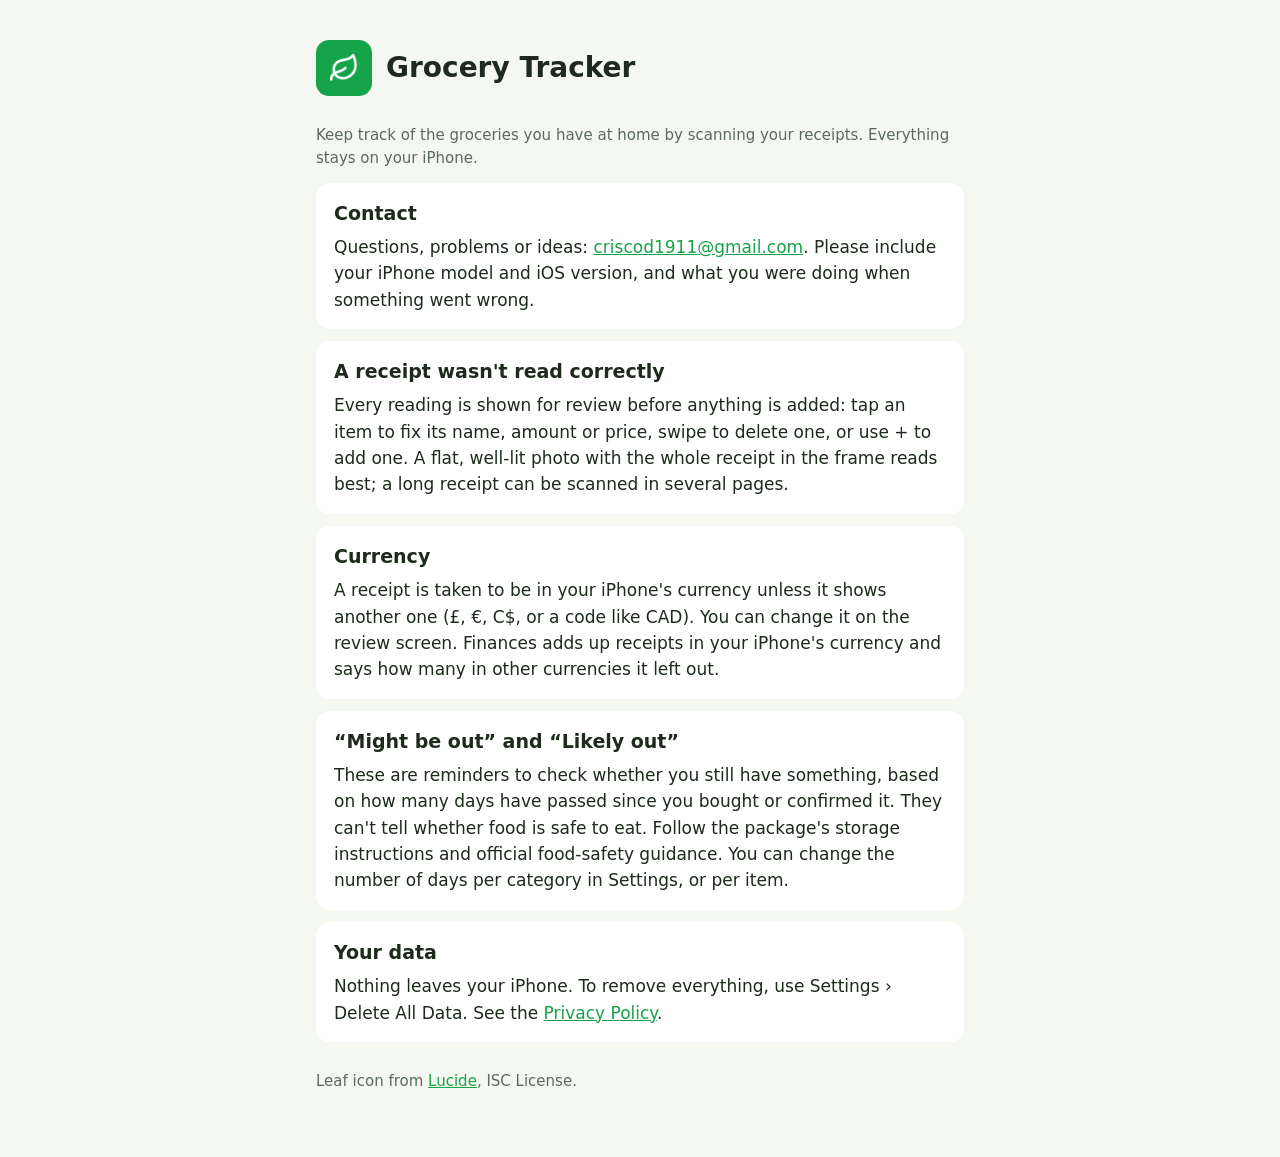
==== index.html @ 8bcf2699 "Grocery Tracker support and privacy pages" ====
<!doctype html>
<html lang="en">
<head>
<meta charset="utf-8">
<meta name="viewport" content="width=device-width, initial-scale=1">
<title>Grocery Tracker · Help &amp; Support</title>
<link rel="stylesheet" href="style.css">
</head>
<body>
<main>
<header><img src="icon.png" alt=""><h1>Grocery Tracker</h1></header>
<p class="muted">Keep track of the groceries you have at home by scanning your receipts. Everything stays on your iPhone.</p>

<section><h2>Contact</h2>
<p>Questions, problems or ideas: <a href="mailto:criscod1911@gmail.com">criscod1911@gmail.com</a>. Please include your iPhone model and iOS version, and what you were doing when something went wrong.</p></section>

<section><h2>A receipt wasn't read correctly</h2>
<p>Every reading is shown for review before anything is added: tap an item to fix its name, amount or price, swipe to delete one, or use + to add one. A flat, well-lit photo with the whole receipt in the frame reads best; a long receipt can be scanned in several pages.</p></section>

<section><h2>Currency</h2>
<p>A receipt is taken to be in your iPhone's currency unless it shows another one (£, €, C$, or a code like CAD). You can change it on the review screen. Finances adds up receipts in your iPhone's currency and says how many in other currencies it left out.</p></section>

<section><h2>“Might be out” and “Likely out”</h2>
<p>These are reminders to check whether you still have something, based on how many days have passed since you bought or confirmed it. They can't tell whether food is safe to eat. Follow the package's storage instructions and official food-safety guidance. You can change the number of days per category in Settings, or per item.</p></section>

<section><h2>Your data</h2>
<p>Nothing leaves your iPhone. To remove everything, use Settings › Delete All Data. See the <a href="privacy.html">Privacy Policy</a>.</p></section>

<nav class="muted">Leaf icon from <a href="https://lucide.dev">Lucide</a>, ISC License.</nav>
</main>
</body>
</html>
---- style.css ----
:root { --bg: #f4f8f1; --card: #ffffff; --text: #1d2a1c; --muted: #5b6b58; --leaf: #18a24a; color-scheme: light dark; }
@media (prefers-color-scheme: dark) { :root { --bg: #0f1d14; --card: #17291d; --text: #e8f1e6; --muted: #a2b59e; --leaf: #3cc46a; } }
* { box-sizing: border-box; }
body { margin: 0; background: var(--bg); color: var(--text); font: 17px/1.55 ui-rounded, -apple-system, "SF Pro Rounded", system-ui, sans-serif; }
main { max-width: 680px; margin: 0 auto; padding: 40px 16px 64px; }
header { display: flex; align-items: center; gap: 14px; margin-bottom: 28px; }
header img { width: 56px; height: 56px; border-radius: 13px; }
h1 { font-size: 28px; margin: 0; }
h2 { font-size: 19px; margin: 0 0 6px; }
section { background: var(--card); border-radius: 14px; padding: 16px 18px; margin: 12px 0; }
p { margin: 0; }
p + p { margin-top: 8px; }
.muted { color: var(--muted); font-size: 15px; }
a { color: var(--leaf); }
nav { margin-top: 28px; font-size: 15px; }
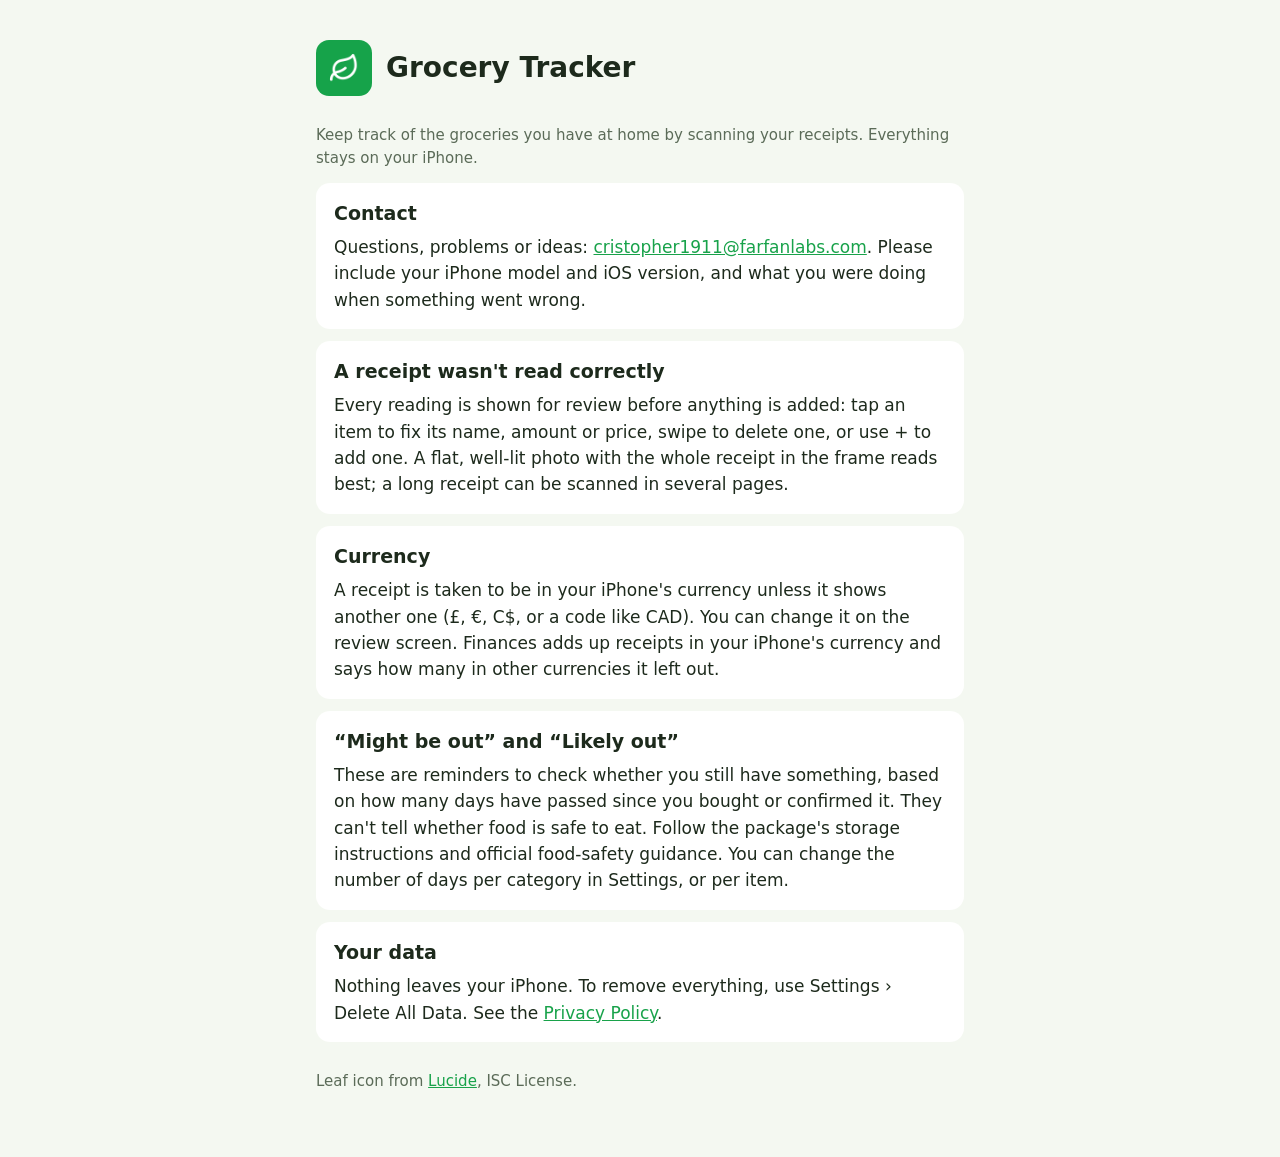
==== commit 5d7fb4f0: "Update support and privacy contact to Farfan Labs email" ====
--- a/index.html
+++ b/index.html
@@ -12,7 +12,7 @@
 <p class="muted">Keep track of the groceries you have at home by scanning your receipts. Everything stays on your iPhone.</p>
 
 <section><h2>Contact</h2>
-<p>Questions, problems or ideas: <a href="mailto:criscod1911@gmail.com">criscod1911@gmail.com</a>. Please include your iPhone model and iOS version, and what you were doing when something went wrong.</p></section>
+<p>Questions, problems or ideas: <a href="mailto:cristopher1911@farfanlabs.com">cristopher1911@farfanlabs.com</a>. Please include your iPhone model and iOS version, and what you were doing when something went wrong.</p></section>
 
 <section><h2>A receipt wasn't read correctly</h2>
 <p>Every reading is shown for review before anything is added: tap an item to fix its name, amount or price, swipe to delete one, or use + to add one. A flat, well-lit photo with the whole receipt in the frame reads best; a long receipt can be scanned in several pages.</p></section>
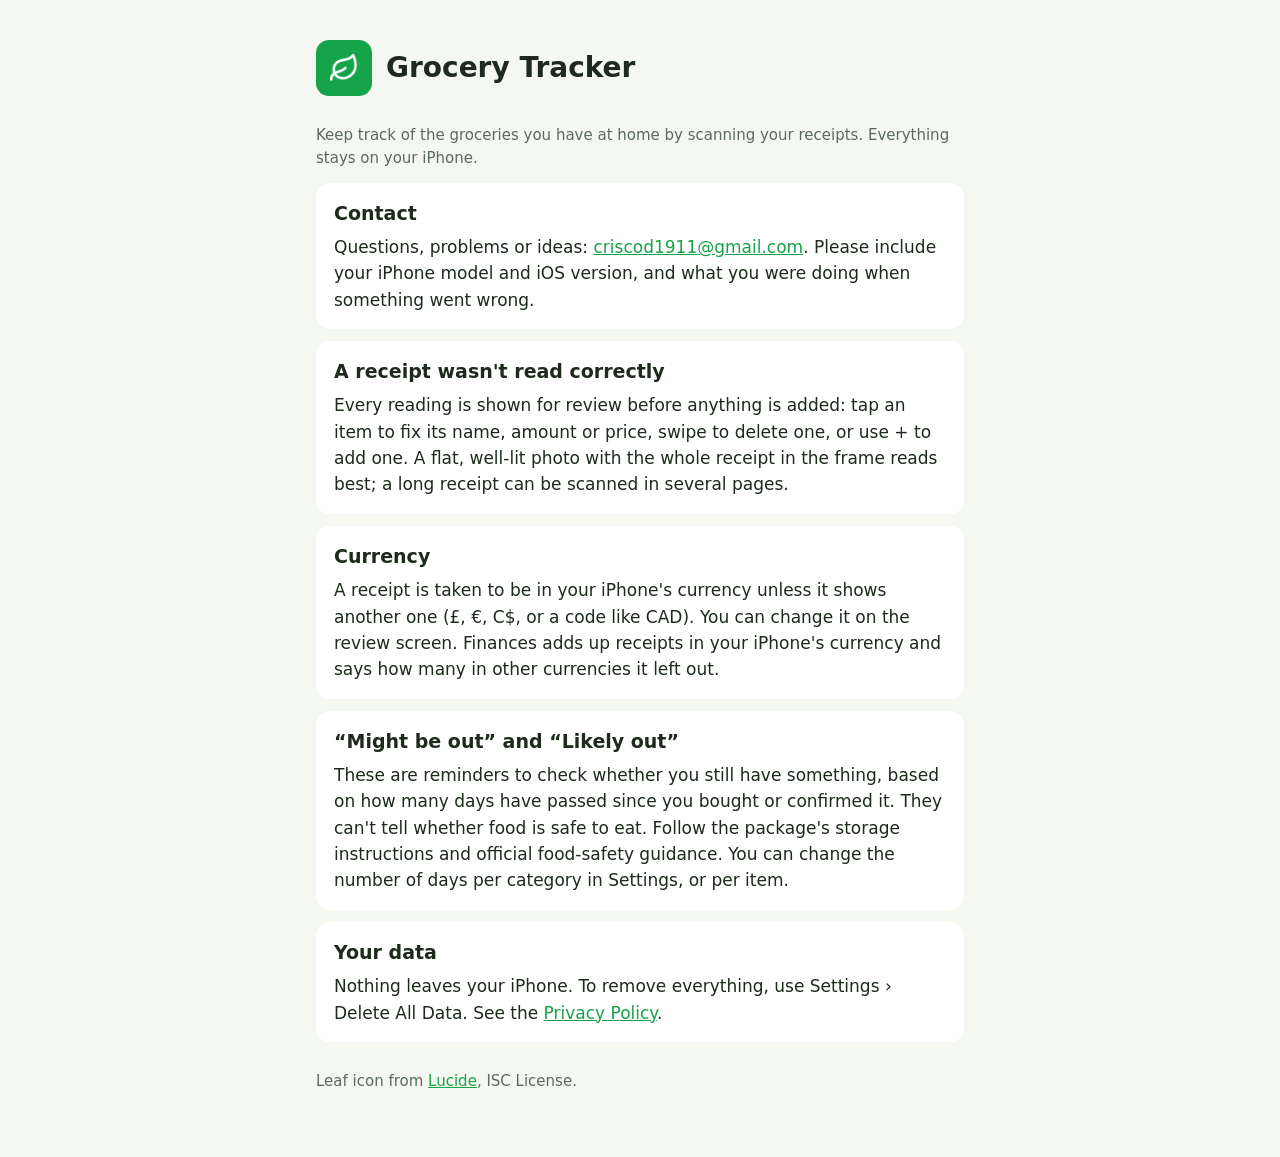
==== commit 74bf5e57: "The privacy policy matches the app's, effective November 22, 2026, with the app's contact address - " ====
--- a/index.html
+++ b/index.html
@@ -12,7 +12,7 @@
 <p class="muted">Keep track of the groceries you have at home by scanning your receipts. Everything stays on your iPhone.</p>
 
 <section><h2>Contact</h2>
-<p>Questions, problems or ideas: <a href="mailto:cristopher1911@farfanlabs.com">cristopher1911@farfanlabs.com</a>. Please include your iPhone model and iOS version, and what you were doing when something went wrong.</p></section>
+<p>Questions, problems or ideas: <a href="mailto:criscod1911@gmail.com">criscod1911@gmail.com</a>. Please include your iPhone model and iOS version, and what you were doing when something went wrong.</p></section>
 
 <section><h2>A receipt wasn't read correctly</h2>
 <p>Every reading is shown for review before anything is added: tap an item to fix its name, amount or price, swipe to delete one, or use + to add one. A flat, well-lit photo with the whole receipt in the frame reads best; a long receipt can be scanned in several pages.</p></section>
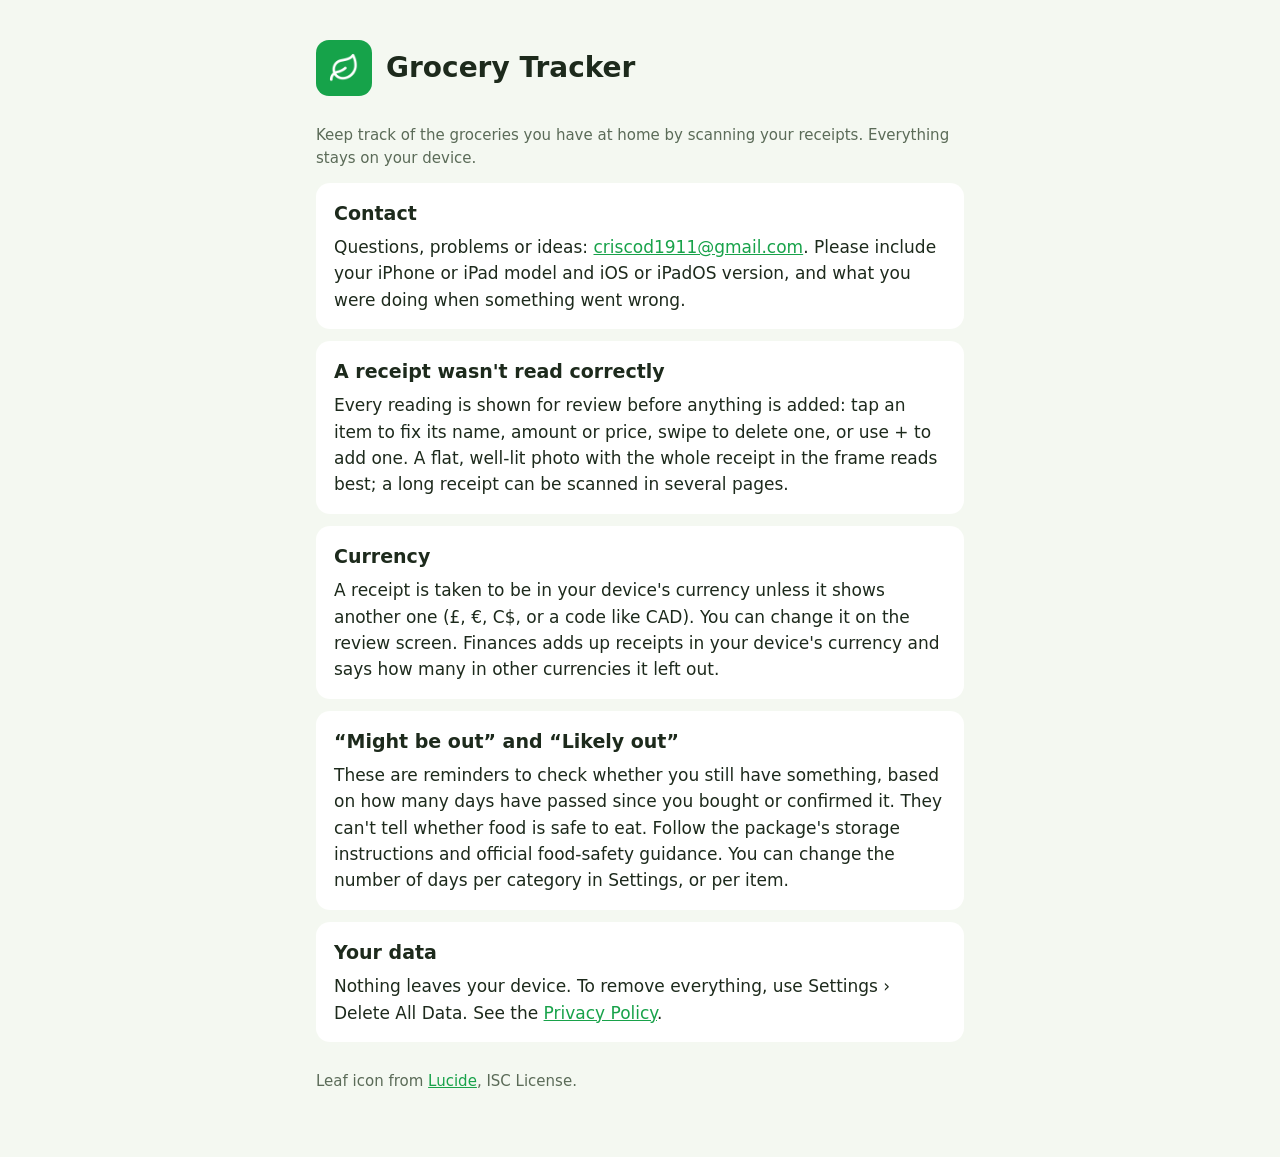
==== commit 3fb31995: "The website says the app is for iPhone and iPad" ====
--- a/index.html
+++ b/index.html
@@ -9,22 +9,22 @@
 <body>
 <main>
 <header><img src="icon.png" alt=""><h1>Grocery Tracker</h1></header>
-<p class="muted">Keep track of the groceries you have at home by scanning your receipts. Everything stays on your iPhone.</p>
+<p class="muted">Keep track of the groceries you have at home by scanning your receipts. Everything stays on your device.</p>
 
 <section><h2>Contact</h2>
-<p>Questions, problems or ideas: <a href="mailto:criscod1911@gmail.com">criscod1911@gmail.com</a>. Please include your iPhone model and iOS version, and what you were doing when something went wrong.</p></section>
+<p>Questions, problems or ideas: <a href="mailto:criscod1911@gmail.com">criscod1911@gmail.com</a>. Please include your iPhone or iPad model and iOS or iPadOS version, and what you were doing when something went wrong.</p></section>
 
 <section><h2>A receipt wasn't read correctly</h2>
 <p>Every reading is shown for review before anything is added: tap an item to fix its name, amount or price, swipe to delete one, or use + to add one. A flat, well-lit photo with the whole receipt in the frame reads best; a long receipt can be scanned in several pages.</p></section>
 
 <section><h2>Currency</h2>
-<p>A receipt is taken to be in your iPhone's currency unless it shows another one (£, €, C$, or a code like CAD). You can change it on the review screen. Finances adds up receipts in your iPhone's currency and says how many in other currencies it left out.</p></section>
+<p>A receipt is taken to be in your device's currency unless it shows another one (£, €, C$, or a code like CAD). You can change it on the review screen. Finances adds up receipts in your device's currency and says how many in other currencies it left out.</p></section>
 
 <section><h2>“Might be out” and “Likely out”</h2>
 <p>These are reminders to check whether you still have something, based on how many days have passed since you bought or confirmed it. They can't tell whether food is safe to eat. Follow the package's storage instructions and official food-safety guidance. You can change the number of days per category in Settings, or per item.</p></section>
 
 <section><h2>Your data</h2>
-<p>Nothing leaves your iPhone. To remove everything, use Settings › Delete All Data. See the <a href="privacy.html">Privacy Policy</a>.</p></section>
+<p>Nothing leaves your device. To remove everything, use Settings › Delete All Data. See the <a href="privacy.html">Privacy Policy</a>.</p></section>
 
 <nav class="muted">Leaf icon from <a href="https://lucide.dev">Lucide</a>, ISC License.</nav>
 </main>
